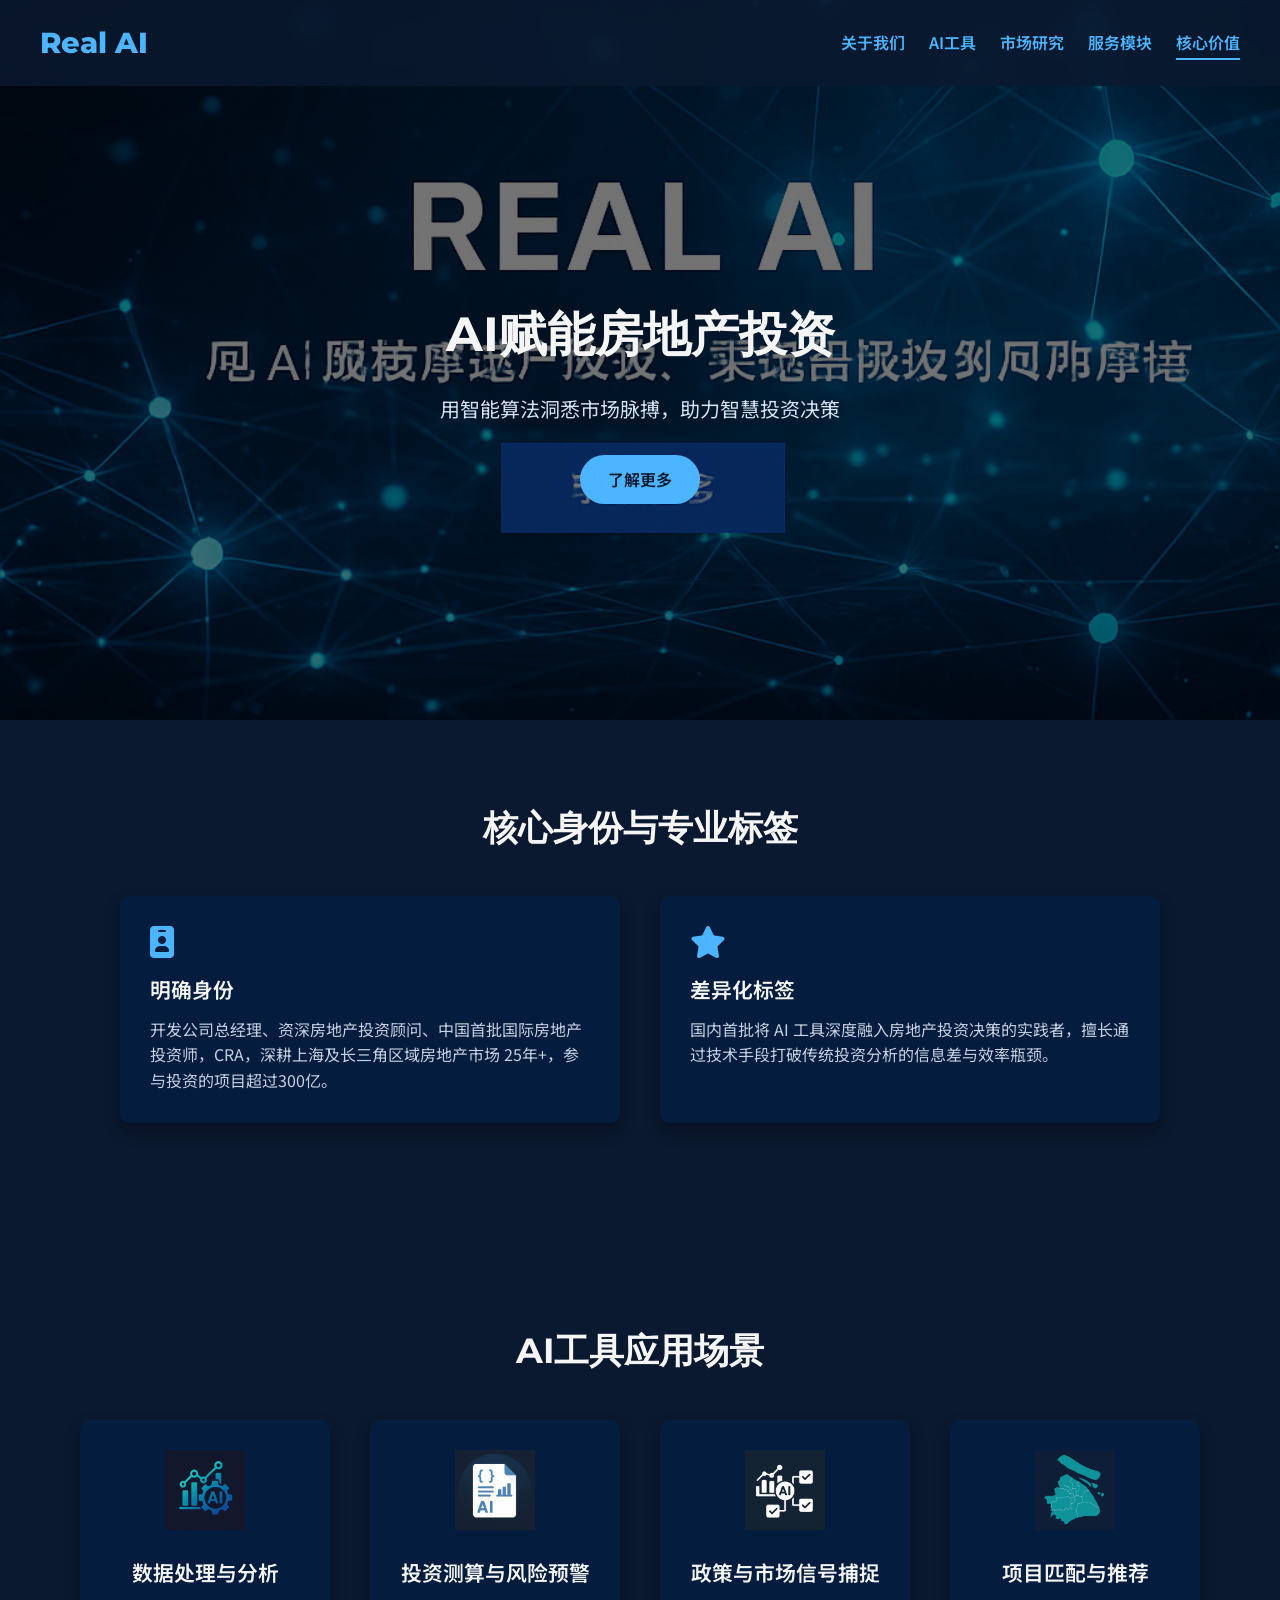
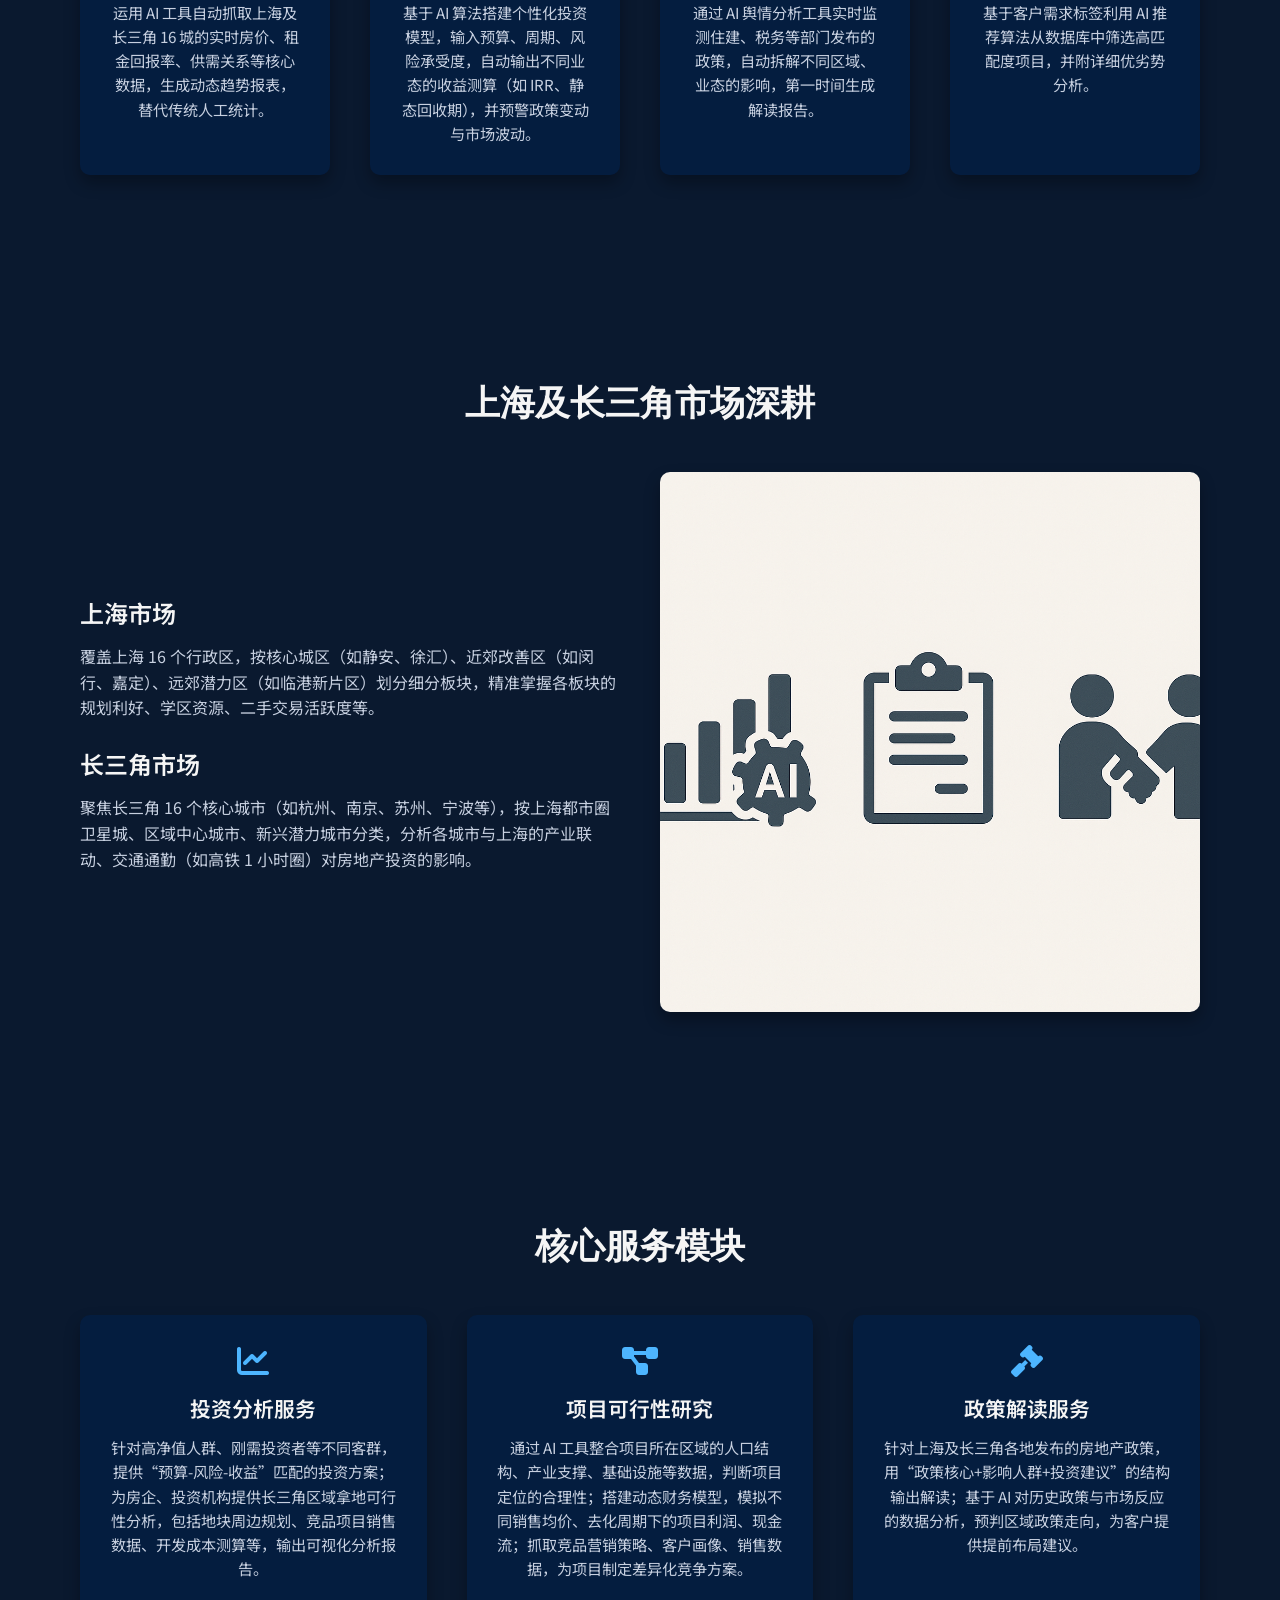
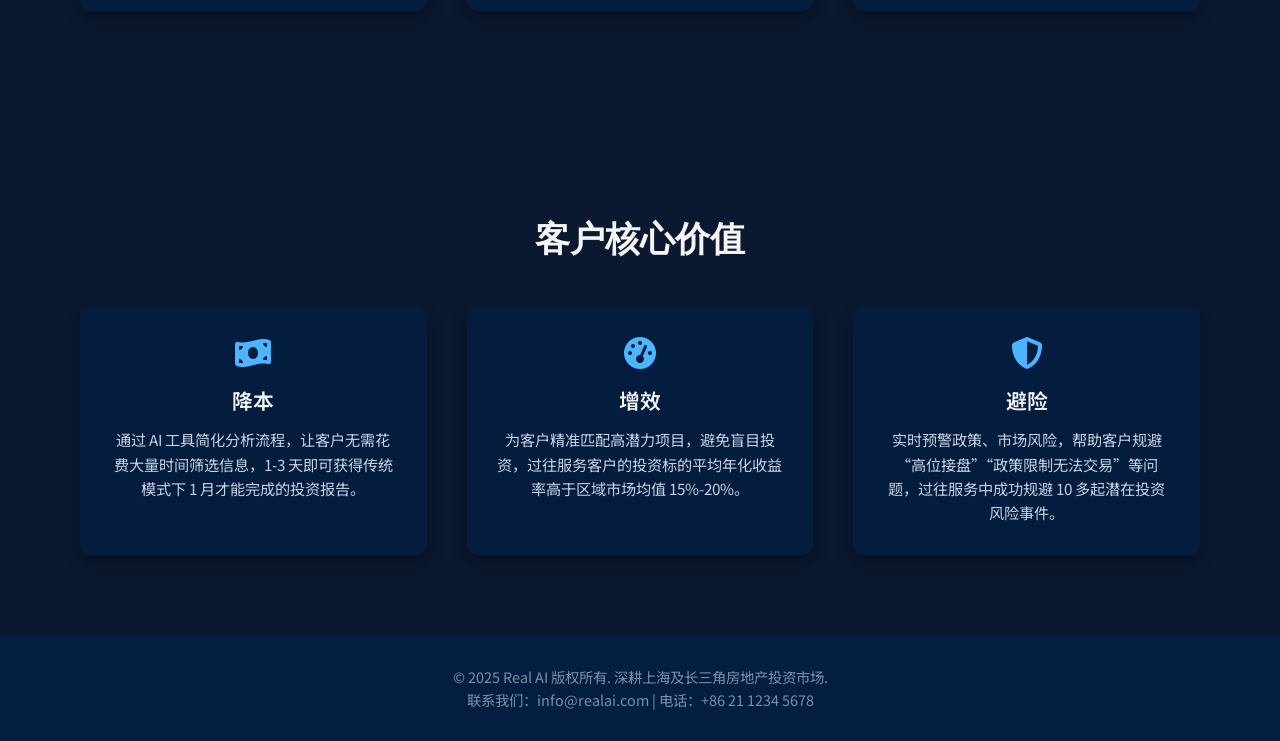
==== real_ai_site/index.html @ f05202d7 "Add files via upload" ====
<!DOCTYPE html>
<html lang="zh-CN">
<head>
    <meta charset="UTF-8">
    <meta name="viewport" content="width=device-width, initial-scale=1.0">
    <title>Real AI - AI赋能房地产投资决策</title>
    <!-- 引入谷歌字体用于中文和英文字体 -->
    <link href="https://fonts.googleapis.com/css2?family=Noto+Sans+SC:wght@400;600;700&family=Montserrat:wght@600;800&display=swap" rel="stylesheet">
    <!-- Font Awesome 图标库 -->
    <link rel="stylesheet" href="https://cdnjs.cloudflare.com/ajax/libs/font-awesome/6.4.0/css/all.min.css" integrity="sha512-t5K6Mmq7J0oHkq1NxI2z68wrzae0FhtqSLW0fNPUb+3bWuU0YI8KKD+2smnQCKypKMmEDirYqC1XYF3R3uG3Ug==" crossorigin="anonymous" referrerpolicy="no-referrer" />
    <!-- 网站样式表 -->
    <link rel="stylesheet" href="style.css">
</head>
<body>
    <!-- 顶部横幅和导航 -->
    <header class="hero">
        <nav class="navbar">
            <div class="logo">Real AI</div>
            <ul class="nav-links">
                <li><a href="#about">关于我们</a></li>
                <li><a href="#ai-tools">AI工具</a></li>
                <li><a href="#market">市场研究</a></li>
                <li><a href="#services">服务模块</a></li>
                <li><a href="#value">核心价值</a></li>
            </ul>
        </nav>
        <div class="hero-content">
            <h1>AI赋能房地产投资</h1>
            <p>用智能算法洞悉市场脉搏，助力智慧投资决策</p>
            <a href="#about" class="cta-button">了解更多</a>
        </div>
    </header>
    <main>
        <!-- 关于我们 -->
        <section id="about" class="section about">
            <h2>核心身份与专业标签</h2>
            <div class="cards">
                <div class="card">
                    <i class="fa fa-id-badge"></i>
                    <h3>明确身份</h3>
                    <p>开发公司总经理、资深房地产投资顾问、中国首批国际房地产投资师，CRA，深耕上海及长三角区域房地产市场 25年+，参与投资的项目超过300亿。</p>
                </div>
                <div class="card">
                    <i class="fa fa-star"></i>
                    <h3>差异化标签</h3>
                    <p>国内首批将 AI 工具深度融入房地产投资决策的实践者，擅长通过技术手段打破传统投资分析的信息差与效率瓶颈。</p>
                </div>
            </div>
        </section>
        <!-- AI工具场景 -->
        <section id="ai-tools" class="section ai-tools">
            <h2>AI工具应用场景</h2>
            <div class="tool-grid">
                <div class="tool">
                    <img src="images/data-analysis.png" alt="数据处理">
                    <h3>数据处理与分析</h3>
                    <p>运用 AI 工具自动抓取上海及长三角 16 城的实时房价、租金回报率、供需关系等核心数据，生成动态趋势报表，替代传统人工统计。</p>
                </div>
                <div class="tool">
                    <img src="images/invest-analysis.png" alt="投资测算">
                    <h3>投资测算与风险预警</h3>
                    <p>基于 AI 算法搭建个性化投资模型，输入预算、周期、风险承受度，自动输出不同业态的收益测算（如 IRR、静态回收期），并预警政策变动与市场波动。</p>
                </div>
                <div class="tool">
                    <img src="images/policy-signal.png" alt="政策信号">
                    <h3>政策与市场信号捕捉</h3>
                    <p>通过 AI 舆情分析工具实时监测住建、税务等部门发布的政策，自动拆解不同区域、业态的影响，第一时间生成解读报告。</p>
                </div>
                <div class="tool">
                    <img src="images/match-recommend.png" alt="项目匹配">
                    <h3>项目匹配与推荐</h3>
                    <p>基于客户需求标签利用 AI 推荐算法从数据库中筛选高匹配度项目，并附详细优劣势分析。</p>
                </div>
            </div>
        </section>
        <!-- 市场研究 -->
        <section id="market" class="section market">
            <h2>上海及长三角市场深耕</h2>
            <div class="market-content">
                <div class="text">
                    <h3>上海市场</h3>
                    <p>覆盖上海 16 个行政区，按核心城区（如静安、徐汇）、近郊改善区（如闵行、嘉定）、远郊潜力区（如临港新片区）划分细分板块，精准掌握各板块的规划利好、学区资源、二手交易活跃度等。</p>
                    <h3>长三角市场</h3>
                    <p>聚焦长三角 16 个核心城市（如杭州、南京、苏州、宁波等），按上海都市圈卫星城、区域中心城市、新兴潜力城市分类，分析各城市与上海的产业联动、交通通勤（如高铁 1 小时圈）对房地产投资的影响。</p>
                </div>
                <div class="image">
                    <img src="images/region-map.png" alt="区域地图">
                </div>
            </div>
        </section>
        <!-- 服务模块 -->
        <section id="services" class="section services">
            <h2>核心服务模块</h2>
            <div class="service-grid">
                <div class="service">
                    <i class="fa fa-chart-line"></i>
                    <h3>投资分析服务</h3>
                    <p>针对高净值人群、刚需投资者等不同客群，提供“预算-风险-收益”匹配的投资方案；为房企、投资机构提供长三角区域拿地可行性分析，包括地块周边规划、竞品项目销售数据、开发成本测算等，输出可视化分析报告。</p>
                </div>
                <div class="service">
                    <i class="fa fa-project-diagram"></i>
                    <h3>项目可行性研究</h3>
                    <p>通过 AI 工具整合项目所在区域的人口结构、产业支撑、基础设施等数据，判断项目定位的合理性；搭建动态财务模型，模拟不同销售均价、去化周期下的项目利润、现金流；抓取竞品营销策略、客户画像、销售数据，为项目制定差异化竞争方案。</p>
                </div>
                <div class="service">
                    <i class="fa fa-gavel"></i>
                    <h3>政策解读服务</h3>
                    <p>针对上海及长三角各地发布的房地产政策，用“政策核心+影响人群+投资建议”的结构输出解读；基于 AI 对历史政策与市场反应的数据分析，预判区域政策走向，为客户提供提前布局建议。</p>
                </div>
            </div>
        </section>
        <!-- 核心价值 -->
        <section id="value" class="section value">
            <h2>客户核心价值</h2>
            <div class="value-grid">
                <div class="value-item">
                    <i class="fa fa-money-bill-wave"></i>
                    <h3>降本</h3>
                    <p>通过 AI 工具简化分析流程，让客户无需花费大量时间筛选信息，1-3 天即可获得传统模式下 1 月才能完成的投资报告。</p>
                </div>
                <div class="value-item">
                    <i class="fa fa-tachometer-alt"></i>
                    <h3>增效</h3>
                    <p>为客户精准匹配高潜力项目，避免盲目投资，过往服务客户的投资标的平均年化收益率高于区域市场均值 15%-20%。</p>
                </div>
                <div class="value-item">
                    <i class="fa fa-shield-alt"></i>
                    <h3>避险</h3>
                    <p>实时预警政策、市场风险，帮助客户规避“高位接盘”“政策限制无法交易”等问题，过往服务中成功规避 10 多起潜在投资风险事件。</p>
                </div>
            </div>
        </section>
    </main>
    <!-- 页脚 -->
    <footer class="footer">
        <div class="footer-content">
            <p>© 2025 Real AI 版权所有. 深耕上海及长三角房地产投资市场.</p>
            <p>联系我们：info@realai.com | 电话：+86&nbsp;21&nbsp;1234&nbsp;5678</p>
        </div>
    </footer>
    <!-- 脚本文件 -->
    <script src="script.js"></script>
</body>
</html>
---- real_ai_site/style.css ----
/* 全局样式 */
* {
    box-sizing: border-box;
    margin: 0;
    padding: 0;
}

body {
    font-family: 'Noto Sans SC', sans-serif;
    background-color: #0a192f;
    color: #f5f5f5;
    line-height: 1.6;
}

a {
    color: #4db5ff;
    text-decoration: none;
    transition: color 0.3s ease;
}

a:hover {
    color: #9fcbff;
}

/* 导航栏 */
.navbar {
    position: fixed;
    top: 0;
    width: 100%;
    display: flex;
    align-items: center;
    justify-content: space-between;
    padding: 20px 40px;
    background: rgba(10, 25, 47, 0.85);
    backdrop-filter: blur(10px);
    z-index: 100;
}

.logo {
    font-family: 'Montserrat', sans-serif;
    font-size: 1.8rem;
    font-weight: 800;
    color: #4db5ff;
}

.nav-links {
    list-style: none;
    display: flex;
    gap: 24px;
}

.nav-links a {
    font-weight: 600;
    padding-bottom: 4px;
}

.nav-links a.active {
    border-bottom: 2px solid #4db5ff;
    color: #4db5ff;
}

/* 顶部横幅 */
.hero {
    height: 80vh;
    display: flex;
    flex-direction: column;
    justify-content: center;
    align-items: center;
    text-align: center;
    padding-top: 80px;
    background: url('images/hero-bg.png') center/cover no-repeat;
    position: relative;
}

.hero::before {
    content: '';
    position: absolute;
    top: 0;
    left: 0;
    width: 100%;
    height: 100%;
    background: rgba(0, 0, 0, 0.55);
}

.hero-content {
    position: relative;
    z-index: 1;
    max-width: 800px;
    padding: 0 20px;
}

.hero h1 {
    font-family: 'Montserrat', sans-serif;
    font-size: 3rem;
    margin-bottom: 20px;
}

.hero p {
    font-size: 1.25rem;
    margin-bottom: 30px;
    color: #d6e2f1;
}

.cta-button {
    display: inline-block;
    padding: 12px 28px;
    background-color: #4db5ff;
    color: #0a192f;
    border-radius: 30px;
    font-weight: 600;
    transition: background-color 0.3s ease;
}

.cta-button:hover {
    background-color: #399fff;
}

/* 通用版块样式 */
.section {
    padding: 80px 40px;
    max-width: 1200px;
    margin: 0 auto;
    /* 为各板块添加垂直间距，避免内容过于紧凑 */
    position: relative;
}

/* 使非第一个 section 在顶部留出额外空间，以免与前一个 section 内容重叠 */
.section + .section {
    margin-top: 40px;
}

.section h2 {
    font-family: 'Montserrat', sans-serif;
    font-size: 2.2rem;
    text-align: center;
    margin-bottom: 40px;
}

/* 关于我们卡片 */
.about .cards {
    display: flex;
    flex-wrap: wrap;
    gap: 40px;
    justify-content: center;
}

.about .card {
    background: rgba(4, 30, 66, 0.85);
    border-radius: 10px;
    padding: 30px;
    flex: 1 1 300px;
    max-width: 500px;
    box-shadow: 0 8px 16px rgba(0, 0, 0, 0.3);
    transition: transform 0.3s ease;
}

.about .card:hover {
    transform: translateY(-5px);
}

.about .card i {
    font-size: 2rem;
    color: #4db5ff;
    margin-bottom: 15px;
}

.about .card h3 {
    margin-bottom: 10px;
    font-size: 1.3rem;
    font-weight: 600;
}

.about .card p {
    font-size: 1rem;
    color: #c7d0e0;
}

/* AI 工具栅格 */
.ai-tools .tool-grid {
    display: grid;
    grid-template-columns: repeat(auto-fit, minmax(250px, 1fr));
    gap: 40px;
}

.ai-tools .tool {
    background: rgba(4, 30, 66, 0.85);
    border-radius: 10px;
    padding: 30px;
    text-align: center;
    transition: transform 0.3s ease;
    box-shadow: 0 8px 16px rgba(0, 0, 0, 0.3);
}

.ai-tools .tool:hover {
    transform: translateY(-5px);
}

.ai-tools .tool img {
    width: 80px;
    height: 80px;
    object-fit: contain;
    margin-bottom: 20px;
}

.ai-tools .tool h3 {
    margin-bottom: 10px;
    font-size: 1.3rem;
    font-weight: 600;
}

.ai-tools .tool p {
    font-size: 0.95rem;
    color: #c7d0e0;
}

/* 市场研究板块 */
.market .market-content {
    display: flex;
    flex-wrap: wrap;
    gap: 40px;
    align-items: center;
}

.market .text {
    flex: 1 1 400px;
}

.market .text h3 {
    font-size: 1.5rem;
    margin-bottom: 12px;
    font-weight: 600;
}

.market .text p {
    margin-bottom: 24px;
    font-size: 1rem;
    color: #c7d0e0;
}

.market .image {
    flex: 1 1 400px;
    text-align: center;
}

.market .image img {
    width: 100%;
    border-radius: 10px;
    box-shadow: 0 8px 16px rgba(0, 0, 0, 0.3);
}

/* 服务模块 */
.services .service-grid {
    display: grid;
    grid-template-columns: repeat(auto-fit, minmax(250px, 1fr));
    gap: 40px;
}

.services .service {
    background: rgba(4, 30, 66, 0.85);
    border-radius: 10px;
    padding: 30px;
    text-align: center;
    box-shadow: 0 8px 16px rgba(0, 0, 0, 0.3);
    transition: transform 0.3s ease;
}

.services .service:hover {
    transform: translateY(-5px);
}

.services .service i {
    font-size: 2rem;
    color: #4db5ff;
    margin-bottom: 15px;
}

.services .service h3 {
    margin-bottom: 10px;
    font-size: 1.3rem;
    font-weight: 600;
}

.services .service p {
    font-size: 0.95rem;
    color: #c7d0e0;
}

/* 核心价值 */
.value .value-grid {
    display: grid;
    grid-template-columns: repeat(auto-fit, minmax(250px, 1fr));
    gap: 40px;
}

.value .value-item {
    background: rgba(4, 30, 66, 0.85);
    border-radius: 10px;
    padding: 30px;
    text-align: center;
    box-shadow: 0 8px 16px rgba(0, 0, 0, 0.3);
    transition: transform 0.3s ease;
}

.value .value-item:hover {
    transform: translateY(-5px);
}

.value .value-item i {
    font-size: 2rem;
    color: #4db5ff;
    margin-bottom: 15px;
}

.value .value-item h3 {
    margin-bottom: 10px;
    font-size: 1.3rem;
    font-weight: 600;
}

.value .value-item p {
    font-size: 0.95rem;
    color: #c7d0e0;
}

/* 页脚样式 */
.footer {
    background-color: #041E42;
    padding: 30px 20px;
    text-align: center;
    color: #7a8fa6;
    font-size: 0.9rem;
}

/* 响应式调整 */
@media (max-width: 768px) {
    .navbar {
        padding: 10px 20px;
    }
    .nav-links {
        gap: 12px;
        font-size: 0.9rem;
    }
    .hero h1 {
        font-size: 2.5rem;
    }
    .hero p {
        font-size: 1rem;
    }
    .section {
        padding: 60px 20px;
    }
    .section h2 {
        font-size: 1.8rem;
    }
}
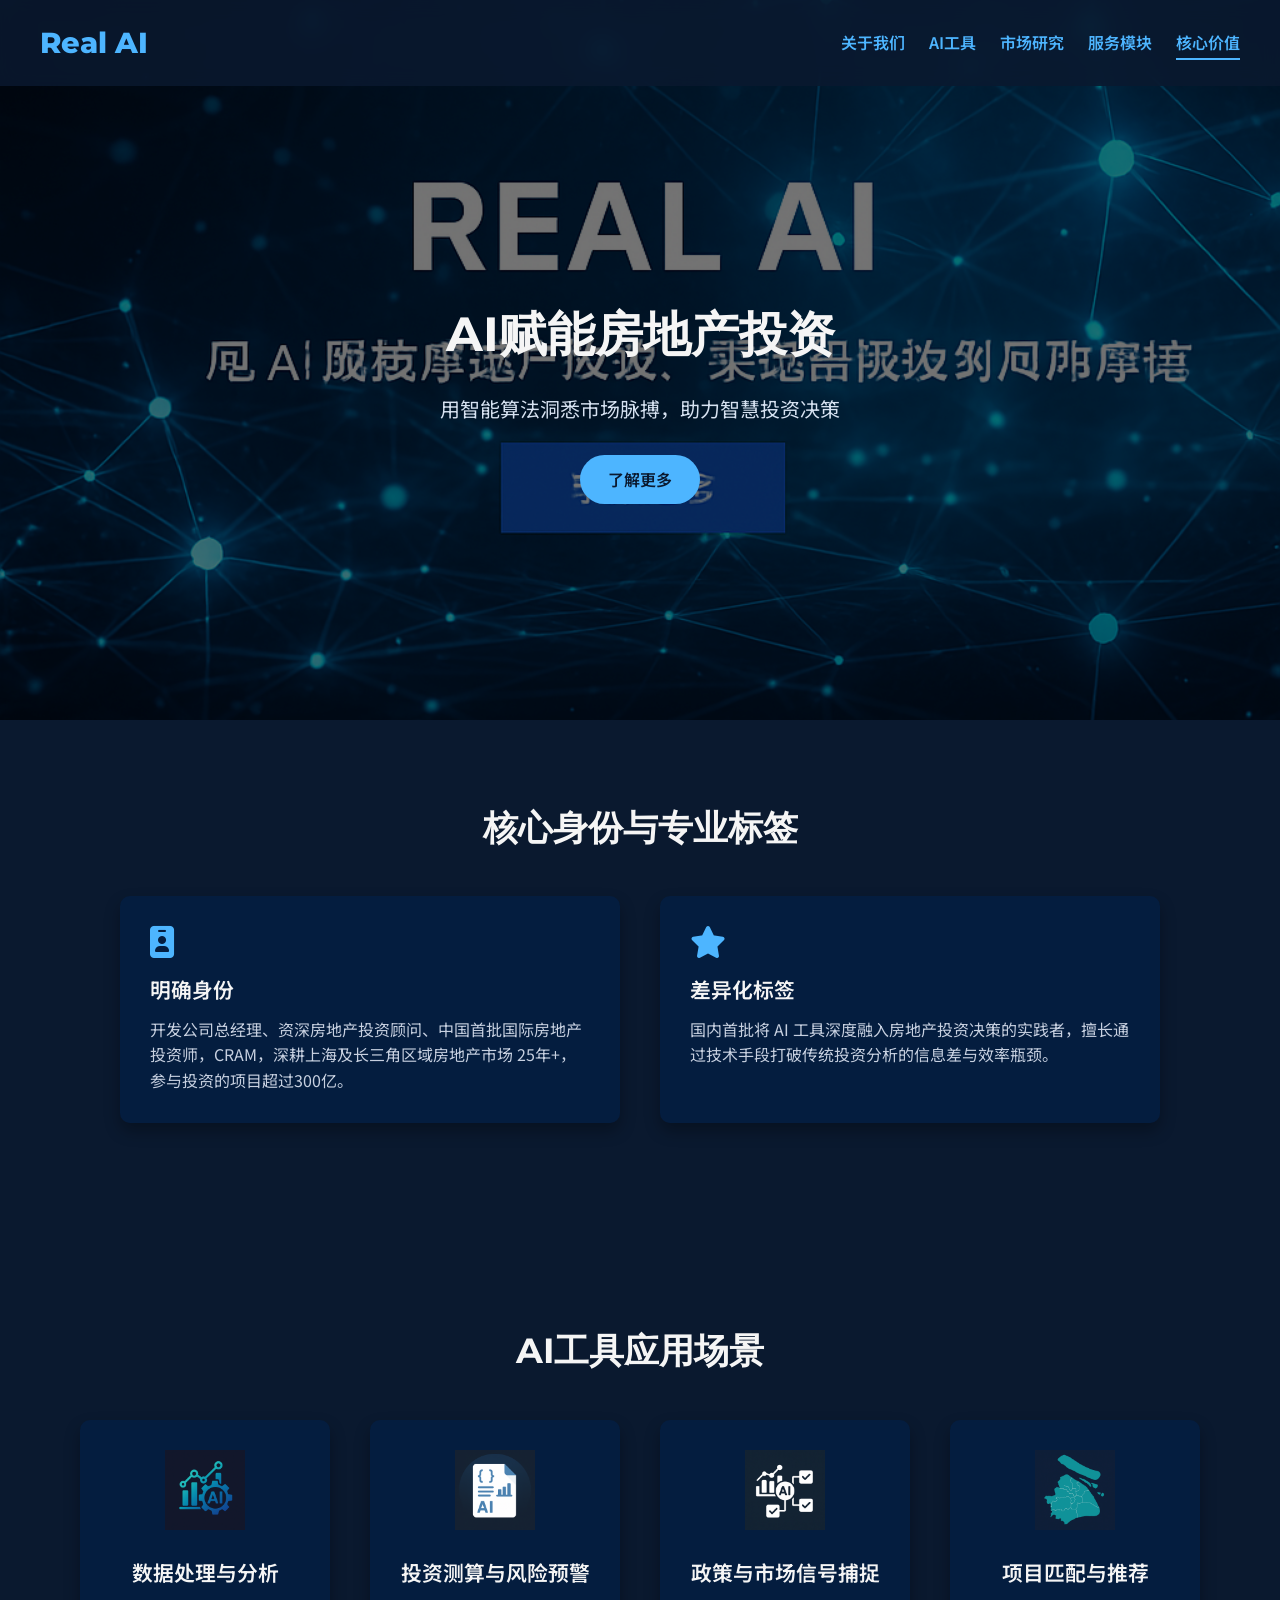
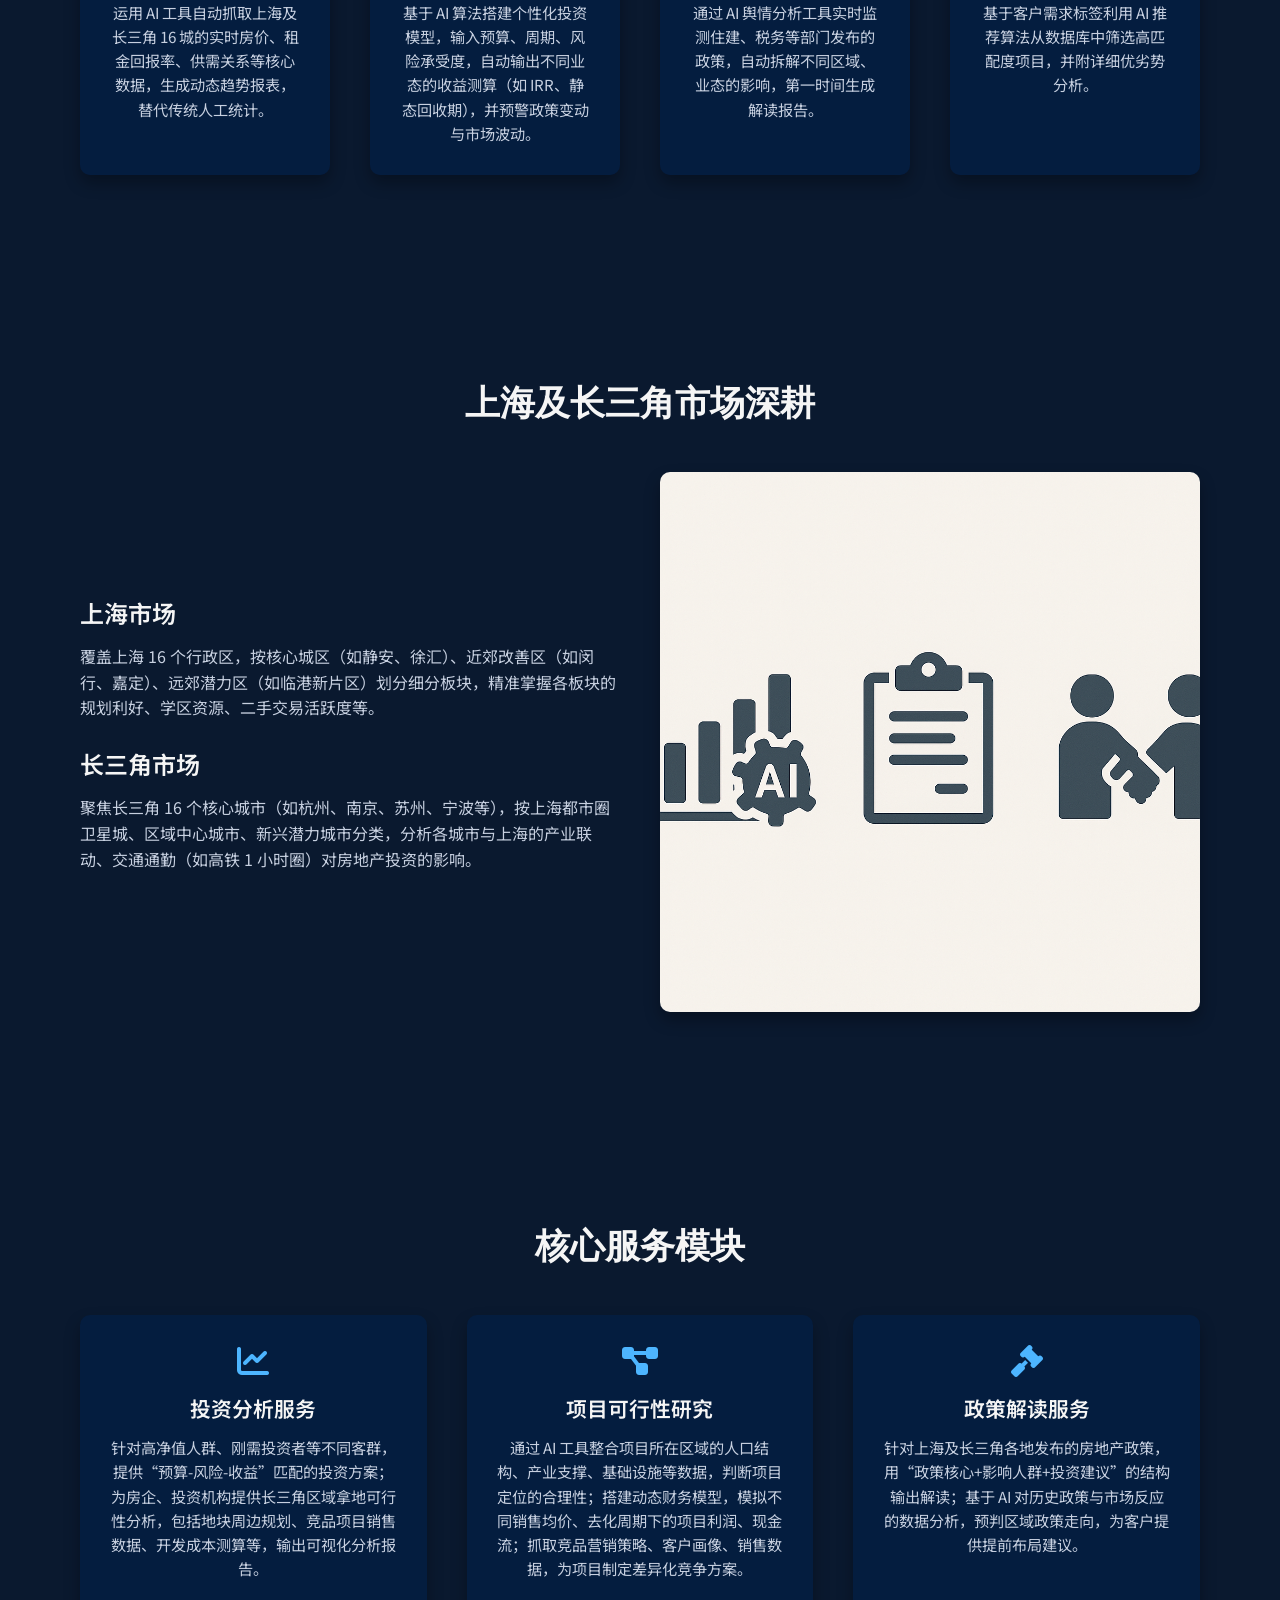
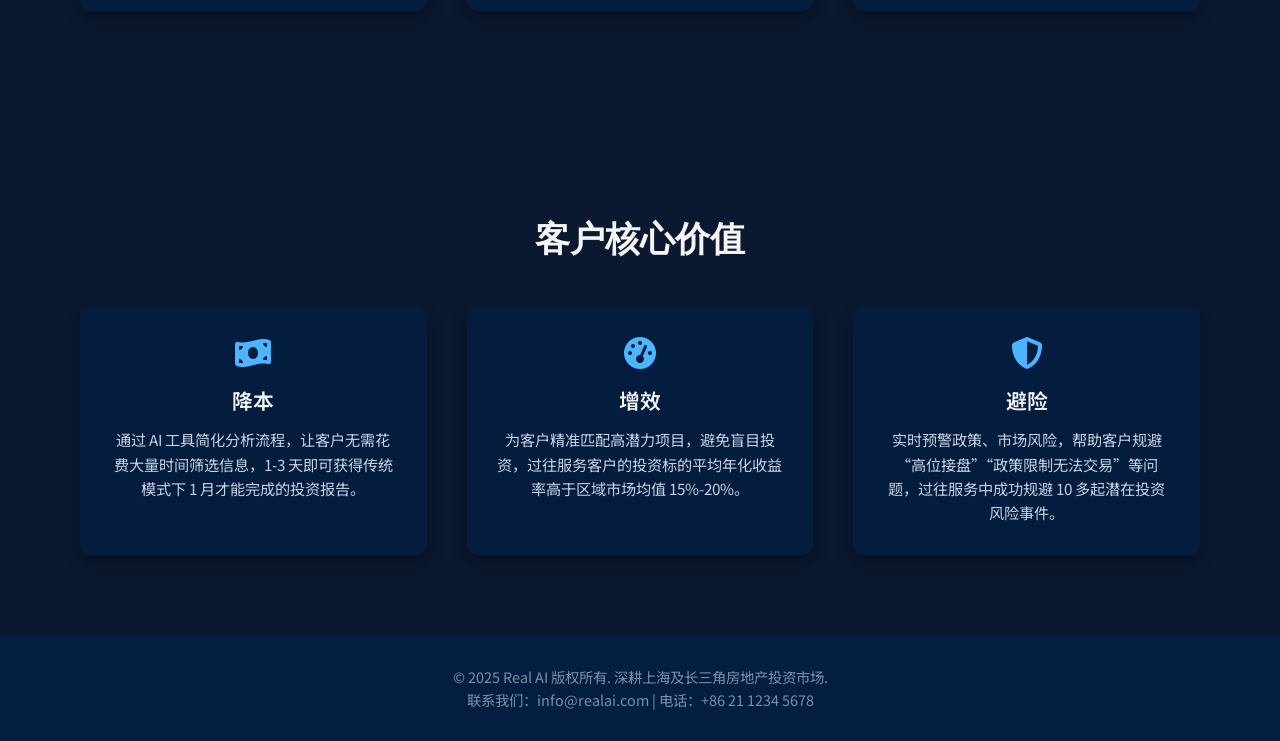
==== commit f6ccf30e: "Fix typo in professional title description Signed-off-by: Howard <domghao120329@gmail.com>" ====
--- a/real_ai_site/index.html
+++ b/real_ai_site/index.html
@@ -38,7 +38,7 @@
                 <div class="card">
                     <i class="fa fa-id-badge"></i>
                     <h3>明确身份</h3>
-                    <p>开发公司总经理、资深房地产投资顾问、中国首批国际房地产投资师，CRA，深耕上海及长三角区域房地产市场 25年+，参与投资的项目超过300亿。</p>
+                    <p>开发公司总经理、资深房地产投资顾问、中国首批国际房地产投资师，CRAM，深耕上海及长三角区域房地产市场 25年+，参与投资的项目超过300亿。</p>
                 </div>
                 <div class="card">
                     <i class="fa fa-star"></i>
@@ -141,4 +141,4 @@
     <!-- 脚本文件 -->
     <script src="script.js"></script>
 </body>
-</html>+</html>
